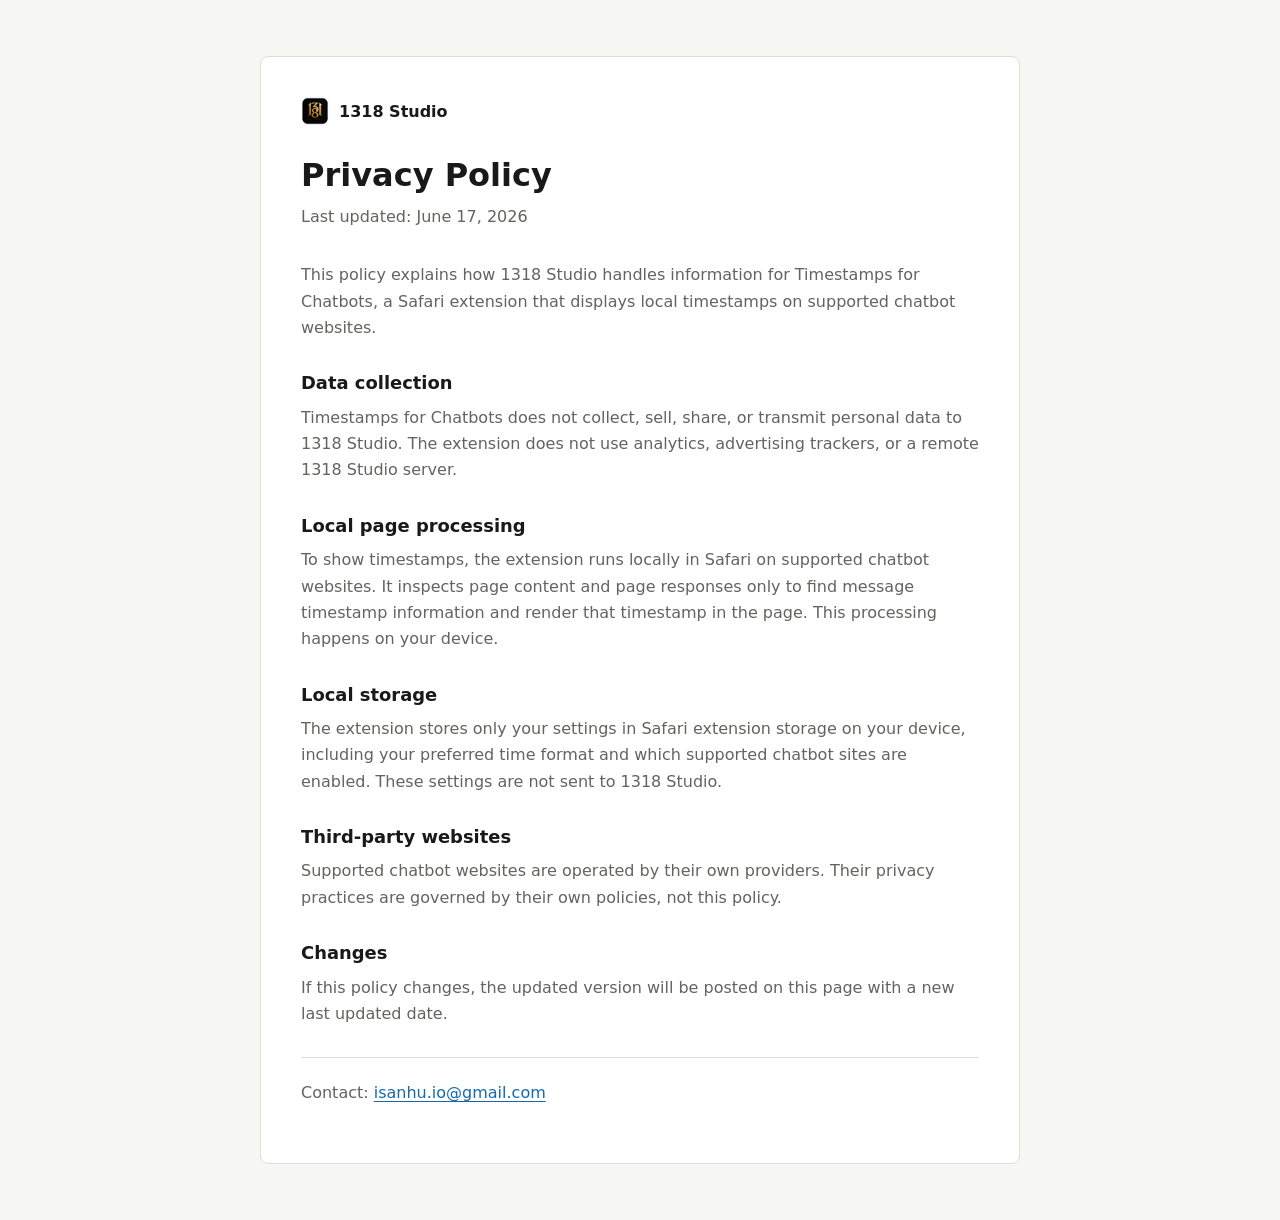
==== timestamps-for-chatbots/privacy/index.html @ 29fe364a "update path" ====
<!doctype html>
<html lang="en">
  <head>
    <meta charset="utf-8">
    <meta name="viewport" content="width=device-width, initial-scale=1">
    <title>Privacy Policy - Timestamps for Chatbots</title>
    <link rel="stylesheet" href="/assets/site.css">
  </head>
  <body class="page">
    <main class="document">
      <a class="brand-link" href="/" aria-label="1318 Studio home">
        <img src="/assets/1318studio-logo.png" alt="">
        <span>1318 Studio</span>
      </a>

      <h1>Privacy Policy</h1>
      <p class="updated">Last updated: June 17, 2026</p>

      <p>
        This policy explains how 1318 Studio handles information for Timestamps for Chatbots,
        a Safari extension that displays local timestamps on supported chatbot websites.
      </p>

      <h2>Data collection</h2>
      <p>
        Timestamps for Chatbots does not collect, sell, share, or transmit personal data to
        1318 Studio. The extension does not use analytics, advertising trackers, or a remote
        1318 Studio server.
      </p>

      <h2>Local page processing</h2>
      <p>
        To show timestamps, the extension runs locally in Safari on supported chatbot websites.
        It inspects page content and page responses only to find message timestamp information
        and render that timestamp in the page. This processing happens on your device.
      </p>

      <h2>Local storage</h2>
      <p>
        The extension stores only your settings in Safari extension storage on your device,
        including your preferred time format and which supported chatbot sites are enabled.
        These settings are not sent to 1318 Studio.
      </p>

      <h2>Third-party websites</h2>
      <p>
        Supported chatbot websites are operated by their own providers. Their privacy practices
        are governed by their own policies, not this policy.
      </p>

      <h2>Changes</h2>
      <p>
        If this policy changes, the updated version will be posted on this page with a new
        last updated date.
      </p>

      <p class="contact">
        Contact: <a href="mailto:isanhu.io@gmail.com">isanhu.io@gmail.com</a>
      </p>
    </main>
  </body>
</html>
---- assets/site.css ----
:root {
  color-scheme: light;
  --background: #f7f7f4;
  --surface: #ffffff;
  --text: #191919;
  --muted: #62645f;
  --border: #deded8;
  --link: #1769aa;
}

* {
  box-sizing: border-box;
}

html {
  min-height: 100%;
  background: var(--background);
  color: var(--text);
  font-family: Inter, ui-sans-serif, system-ui, -apple-system, BlinkMacSystemFont, "Segoe UI", sans-serif;
  letter-spacing: 0;
}

body {
  min-height: 100vh;
  margin: 0;
}

a {
  color: var(--link);
  text-decoration-thickness: 1px;
  text-underline-offset: 0.18em;
}

.home {
  display: grid;
  min-height: 100vh;
  place-items: center;
  padding: 32px;
}

.home-logo {
  display: block;
  width: min(220px, 46vw);
  height: auto;
}

.page {
  display: grid;
  min-height: 100vh;
  align-items: start;
  padding: 56px 20px;
}

.document {
  width: min(760px, 100%);
  margin: 0 auto;
  padding: 40px;
  background: var(--surface);
  border: 1px solid var(--border);
  border-radius: 8px;
}

.brand-link {
  display: inline-flex;
  align-items: center;
  gap: 10px;
  margin-bottom: 32px;
  color: var(--text);
  font-weight: 650;
  text-decoration: none;
}

.brand-link img {
  width: 28px;
  height: 28px;
}

h1 {
  margin: 0 0 10px;
  font-size: 2rem;
  line-height: 1.15;
  letter-spacing: 0;
}

.updated {
  margin: 0 0 32px;
  color: var(--muted);
}

h2 {
  margin: 30px 0 10px;
  font-size: 1.12rem;
  line-height: 1.3;
  letter-spacing: 0;
}

p,
li {
  color: var(--muted);
  font-size: 1rem;
  line-height: 1.65;
}

p {
  margin: 0 0 16px;
}

ul {
  margin: 0 0 16px;
  padding-left: 1.2rem;
}

.contact {
  margin-top: 30px;
  padding-top: 22px;
  border-top: 1px solid var(--border);
}

@media (max-width: 620px) {
  .page {
    padding: 20px 14px;
  }

  .document {
    padding: 26px 20px;
  }

  h1 {
    font-size: 1.65rem;
  }
}
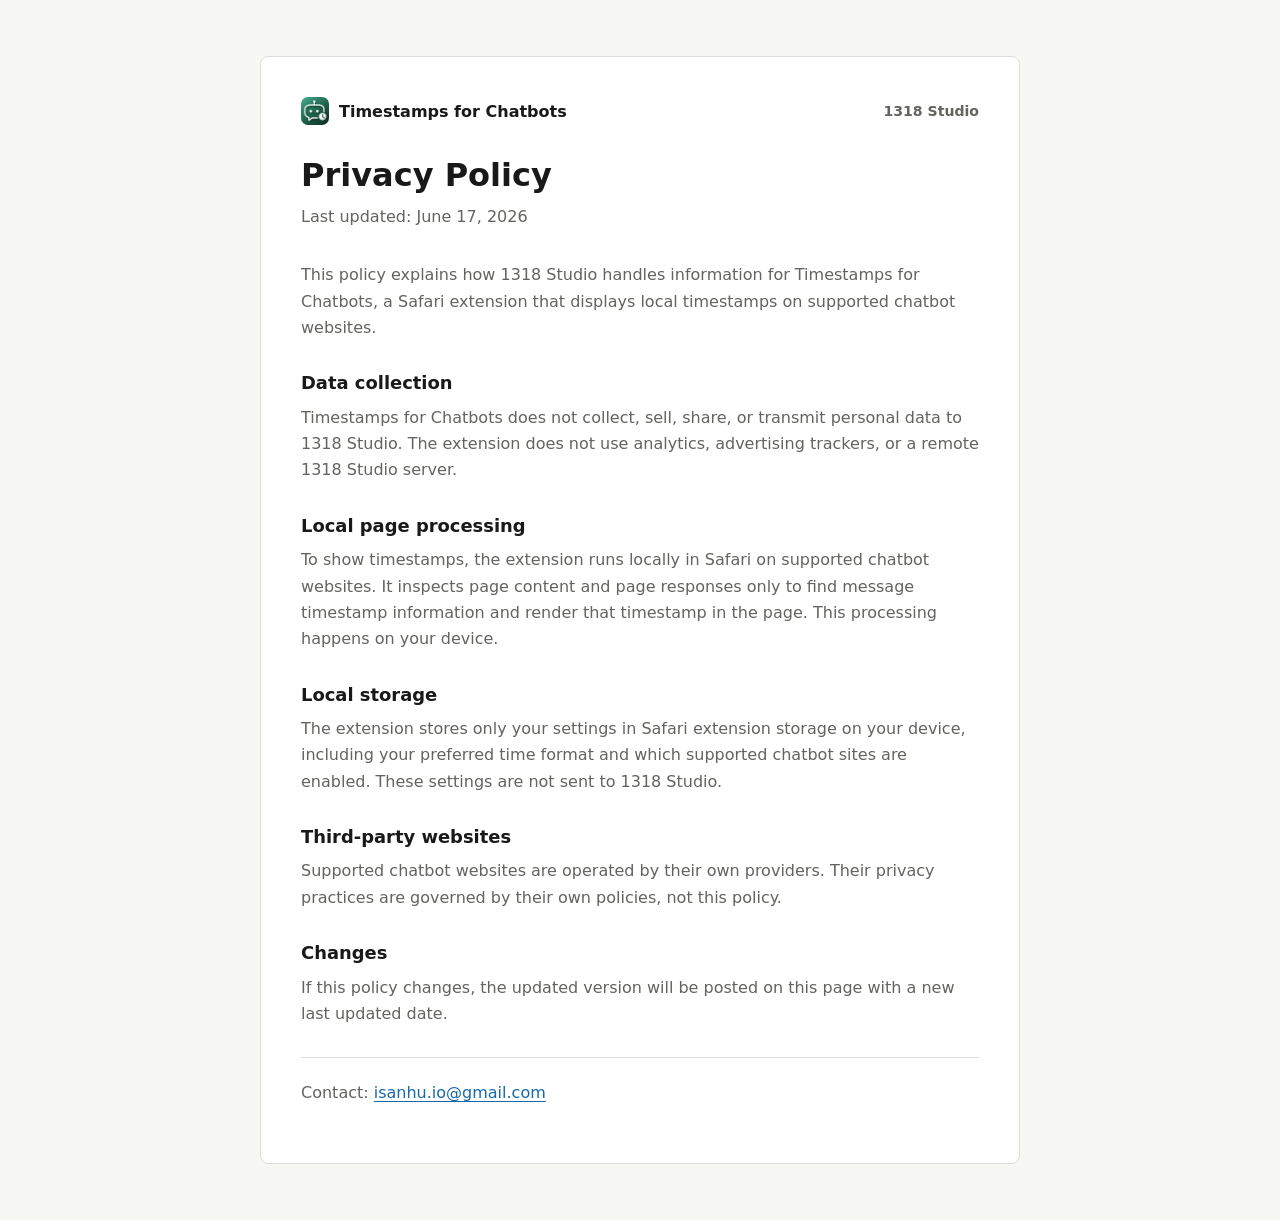
==== commit b20d6893: "timetamps extension loading page" ====
--- a/timestamps-for-chatbots/privacy/index.html
+++ b/timestamps-for-chatbots/privacy/index.html
@@ -8,10 +8,13 @@
   </head>
   <body class="page">
     <main class="document">
-      <a class="brand-link" href="/" aria-label="1318 Studio home">
-        <img src="/assets/1318studio-logo.png" alt="">
-        <span>1318 Studio</span>
-      </a>
+      <div class="document-nav">
+        <a class="brand-link" href="/timestamps-for-chatbots/" aria-label="Timestamps for Chatbots home">
+          <img src="/timestamps-for-chatbots/assets/app-icon.png" alt="">
+          <span>Timestamps for Chatbots</span>
+        </a>
+        <a class="studio-home-link" href="/">1318 Studio</a>
+      </div>
 
       <h1>Privacy Policy</h1>
       <p class="updated">Last updated: June 17, 2026</p>
--- a/assets/site.css
+++ b/assets/site.css
@@ -73,6 +73,7 @@
 .brand-link img {
   width: 28px;
   height: 28px;
+  border-radius: 7px;
 }
 
 h1 {
@@ -116,6 +117,719 @@
   border-top: 1px solid var(--border);
 }
 
+.document-nav {
+  display: flex;
+  align-items: center;
+  justify-content: space-between;
+  gap: 20px;
+  margin-bottom: 32px;
+}
+
+.document-nav .brand-link {
+  margin-bottom: 0;
+}
+
+.studio-home-link {
+  color: var(--muted);
+  font-size: 0.88rem;
+  font-weight: 650;
+  text-decoration: none;
+}
+
+.studio-home-link:hover {
+  color: var(--text);
+}
+
+/* Timestamps for Chatbots product page */
+
+.product-page {
+  --product-ink: #10241f;
+  --product-muted: #52635e;
+  --product-green: #1f705c;
+  --product-green-dark: #123f35;
+  --product-green-soft: #e3f1ec;
+  --product-cream: #f5f3ec;
+  --product-line: rgba(16, 36, 31, 0.13);
+  min-width: 320px;
+  overflow-x: hidden;
+  background: #fbfcfa;
+  color: var(--product-ink);
+}
+
+.product-page a:focus-visible {
+  outline: 3px solid #55a68f;
+  outline-offset: 4px;
+  border-radius: 5px;
+}
+
+.product-shell {
+  width: min(1180px, calc(100% - 48px));
+  margin: 0 auto;
+}
+
+.product-nav {
+  position: relative;
+  z-index: 10;
+  border-bottom: 1px solid rgba(255, 255, 255, 0.1);
+  background: var(--product-green-dark);
+}
+
+.product-nav-inner {
+  display: flex;
+  min-height: 76px;
+  align-items: center;
+  justify-content: space-between;
+  gap: 32px;
+}
+
+.studio-brand {
+  display: inline-flex;
+  align-items: center;
+  gap: 11px;
+  color: #fff;
+  font-size: 0.95rem;
+  font-weight: 720;
+  letter-spacing: -0.01em;
+  text-decoration: none;
+}
+
+.studio-brand img {
+  width: 34px;
+  height: 34px;
+  border-radius: 9px;
+}
+
+.product-nav-links {
+  display: flex;
+  align-items: center;
+  gap: 30px;
+}
+
+.product-nav-links a {
+  color: rgba(255, 255, 255, 0.78);
+  font-size: 0.9rem;
+  font-weight: 620;
+  text-decoration: none;
+  transition: color 160ms ease;
+}
+
+.product-nav-links a:hover {
+  color: #fff;
+}
+
+.product-hero {
+  position: relative;
+  overflow: hidden;
+  background:
+    radial-gradient(circle at 78% 42%, rgba(112, 186, 162, 0.3), transparent 29rem),
+    linear-gradient(145deg, #123f35 0%, #164d40 54%, #0d322b 100%);
+  color: #fff;
+}
+
+.product-hero::before,
+.product-hero::after {
+  position: absolute;
+  content: "";
+  border: 1px solid rgba(255, 255, 255, 0.08);
+  border-radius: 999px;
+}
+
+.product-hero::before {
+  top: -310px;
+  right: -180px;
+  width: 720px;
+  height: 720px;
+}
+
+.product-hero::after {
+  right: 170px;
+  bottom: -420px;
+  width: 650px;
+  height: 650px;
+}
+
+.product-hero-grid {
+  position: relative;
+  z-index: 1;
+  display: grid;
+  min-height: 670px;
+  grid-template-columns: minmax(0, 1.15fr) minmax(330px, 0.85fr);
+  align-items: center;
+  gap: 72px;
+  padding-top: 76px;
+  padding-bottom: 88px;
+}
+
+.product-eyebrow,
+.product-kicker {
+  display: block;
+  color: var(--product-green);
+  font-size: 0.78rem;
+  font-weight: 780;
+  letter-spacing: 0.13em;
+  line-height: 1.4;
+  text-transform: uppercase;
+}
+
+.product-eyebrow {
+  margin-bottom: 22px;
+  color: #a6d8c8;
+}
+
+.product-hero h1 {
+  max-width: 720px;
+  margin: 0;
+  color: #fff;
+  font-size: clamp(3.15rem, 6vw, 5.65rem);
+  font-weight: 760;
+  letter-spacing: -0.065em;
+  line-height: 0.99;
+}
+
+.product-lede {
+  max-width: 660px;
+  margin: 30px 0 0;
+  color: rgba(255, 255, 255, 0.73);
+  font-size: clamp(1.05rem, 1.8vw, 1.28rem);
+  line-height: 1.65;
+}
+
+.product-actions {
+  display: flex;
+  margin-top: 38px;
+  align-items: center;
+  flex-wrap: wrap;
+  gap: 18px 22px;
+}
+
+.app-store-button {
+  display: inline-flex;
+  min-height: 62px;
+  align-items: center;
+  gap: 12px;
+  padding: 9px 19px 10px 16px;
+  border: 1px solid rgba(255, 255, 255, 0.2);
+  border-radius: 14px;
+  background: #081b17;
+  box-shadow: 0 15px 35px rgba(4, 18, 14, 0.25);
+  color: #fff;
+  font-size: 1.12rem;
+  font-weight: 710;
+  line-height: 1.1;
+  text-decoration: none;
+}
+
+.app-store-button svg {
+  width: 30px;
+  height: 30px;
+  flex: 0 0 auto;
+  fill: currentColor;
+}
+
+.app-store-button span {
+  display: grid;
+  gap: 3px;
+}
+
+.app-store-button small {
+  font-size: 0.64rem;
+  font-weight: 540;
+  letter-spacing: 0.02em;
+}
+
+.app-store-button.is-disabled {
+  cursor: default;
+  opacity: 0.78;
+  pointer-events: none;
+}
+
+.product-price {
+  color: rgba(255, 255, 255, 0.62);
+  font-size: 0.86rem;
+}
+
+.product-hero-art {
+  position: relative;
+  display: grid;
+  place-items: center;
+}
+
+.product-hero-art img {
+  position: relative;
+  z-index: 1;
+  display: block;
+  width: min(410px, 100%);
+  height: auto;
+  border-radius: 22.4%;
+  filter: drop-shadow(0 38px 44px rgba(1, 19, 14, 0.45));
+  transform: rotate(2.5deg);
+}
+
+.product-icon-glow {
+  position: absolute;
+  width: 105%;
+  aspect-ratio: 1;
+  border-radius: 50%;
+  background: rgba(121, 205, 177, 0.21);
+  filter: blur(22px);
+}
+
+.product-proof {
+  border-bottom: 1px solid var(--product-line);
+  background: #fff;
+}
+
+.proof-grid {
+  display: grid;
+  grid-template-columns: repeat(3, 1fr);
+}
+
+.proof-grid > div {
+  display: grid;
+  gap: 6px;
+  padding: 30px 36px;
+  border-right: 1px solid var(--product-line);
+}
+
+.proof-grid > div:first-child {
+  padding-left: 0;
+}
+
+.proof-grid > div:last-child {
+  border-right: 0;
+}
+
+.proof-grid strong {
+  color: var(--product-ink);
+  font-size: 1.02rem;
+  letter-spacing: -0.02em;
+}
+
+.proof-grid span {
+  color: var(--product-muted);
+  font-size: 0.86rem;
+}
+
+.product-section {
+  padding: 120px 0;
+}
+
+.section-heading {
+  max-width: 730px;
+  margin-bottom: 58px;
+}
+
+.section-heading h2,
+.chatbot-layout h2,
+.product-cta-card h2 {
+  margin: 13px 0 0;
+  color: var(--product-ink);
+  font-size: clamp(2.25rem, 4vw, 3.8rem);
+  font-weight: 750;
+  letter-spacing: -0.052em;
+  line-height: 1.06;
+}
+
+.section-heading p,
+.chatbot-layout p,
+.product-cta-card p {
+  margin: 20px 0 0;
+  color: var(--product-muted);
+  font-size: 1.08rem;
+  line-height: 1.65;
+}
+
+.feature-grid {
+  display: grid;
+  grid-template-columns: repeat(2, 1fr);
+  gap: 18px;
+}
+
+.feature-card {
+  min-height: 300px;
+  padding: 38px;
+  border: 1px solid var(--product-line);
+  border-radius: 24px;
+  background: #fff;
+  box-shadow: 0 18px 55px rgba(29, 57, 48, 0.06);
+}
+
+.feature-card-primary {
+  background: var(--product-green-soft);
+}
+
+.feature-icon {
+  display: grid;
+  width: 50px;
+  height: 50px;
+  place-items: center;
+  border-radius: 15px;
+  background: var(--product-green-dark);
+  color: #fff;
+}
+
+.feature-icon svg {
+  width: 25px;
+  height: 25px;
+  fill: none;
+  stroke: currentColor;
+  stroke-linecap: round;
+  stroke-linejoin: round;
+  stroke-width: 1.8;
+}
+
+.feature-card h3 {
+  margin: 30px 0 0;
+  color: var(--product-ink);
+  font-size: 1.45rem;
+  letter-spacing: -0.035em;
+  line-height: 1.2;
+}
+
+.feature-card p {
+  max-width: 480px;
+  margin: 14px 0 0;
+  color: var(--product-muted);
+  font-size: 0.98rem;
+  line-height: 1.7;
+}
+
+.screenshot-section {
+  background: var(--product-cream);
+}
+
+.screenshot-stack,
+.screenshot-grid {
+  display: grid;
+  gap: 24px;
+}
+
+.screenshot-grid {
+  grid-template-columns: repeat(2, 1fr);
+}
+
+.screenshot-card {
+  overflow: hidden;
+  margin: 0;
+  border: 1px solid rgba(16, 36, 31, 0.11);
+  border-radius: 26px;
+  background: #fff;
+  box-shadow: 0 24px 70px rgba(31, 54, 47, 0.1);
+}
+
+.screenshot-card img {
+  display: block;
+  width: 100%;
+  height: auto;
+  border-bottom: 1px solid var(--product-line);
+  background: #fff;
+}
+
+.screenshot-card figcaption {
+  display: grid;
+  gap: 7px;
+  padding: 24px 28px 27px;
+}
+
+.screenshot-card figcaption strong {
+  color: var(--product-ink);
+  font-size: 1rem;
+  letter-spacing: -0.015em;
+}
+
+.screenshot-card figcaption span {
+  color: var(--product-muted);
+  font-size: 0.88rem;
+  line-height: 1.55;
+}
+
+.chatbot-section {
+  background: #fff;
+}
+
+.chatbot-layout {
+  display: grid;
+  grid-template-columns: minmax(0, 0.8fr) minmax(480px, 1.2fr);
+  align-items: center;
+  gap: 100px;
+}
+
+.chatbot-list {
+  display: grid;
+  margin: 0;
+  padding: 0;
+  grid-template-columns: repeat(3, 1fr);
+  gap: 12px;
+  list-style: none;
+}
+
+.chatbot-list li {
+  position: relative;
+  padding: 18px 16px 18px 43px;
+  border: 1px solid var(--product-line);
+  border-radius: 14px;
+  background: #fbfcfa;
+  color: var(--product-ink);
+  font-size: 0.94rem;
+  font-weight: 690;
+  line-height: 1.25;
+}
+
+.chatbot-list li::before {
+  position: absolute;
+  top: 50%;
+  left: 18px;
+  width: 10px;
+  height: 10px;
+  border-radius: 50%;
+  background: var(--product-green);
+  content: "";
+  transform: translateY(-50%);
+}
+
+.product-cta {
+  padding: 0 0 120px;
+  background: #fff;
+}
+
+.product-cta-card {
+  display: grid;
+  grid-template-columns: 104px 1fr auto;
+  align-items: center;
+  gap: 32px;
+  padding: 54px 58px;
+  border-radius: 30px;
+  background:
+    radial-gradient(circle at 90% 15%, rgba(141, 214, 190, 0.24), transparent 18rem),
+    var(--product-green-dark);
+  box-shadow: 0 24px 70px rgba(18, 63, 53, 0.2);
+}
+
+.product-cta-card > img {
+  display: block;
+  width: 104px;
+  height: 104px;
+  border-radius: 23px;
+}
+
+.product-cta-card .product-kicker {
+  color: #9ed4c3;
+}
+
+.product-cta-card h2 {
+  max-width: 600px;
+  color: #fff;
+  font-size: clamp(2rem, 3vw, 3rem);
+}
+
+.product-cta-card p {
+  color: rgba(255, 255, 255, 0.65);
+  font-size: 0.98rem;
+}
+
+.app-store-button-light {
+  background: #fff;
+  box-shadow: none;
+  color: var(--product-green-dark);
+}
+
+.product-footer {
+  padding: 64px 0 48px;
+  background: #0b2520;
+  color: #fff;
+}
+
+.product-footer-main {
+  display: flex;
+  align-items: center;
+  justify-content: space-between;
+  gap: 32px;
+}
+
+.studio-brand-footer img {
+  width: 38px;
+  height: 38px;
+}
+
+.product-footer nav {
+  display: flex;
+  align-items: center;
+  gap: 26px;
+}
+
+.product-footer nav a {
+  color: rgba(255, 255, 255, 0.73);
+  font-size: 0.9rem;
+  font-weight: 620;
+  text-decoration: none;
+}
+
+.product-footer nav a:hover {
+  color: #fff;
+}
+
+.product-disclaimer {
+  max-width: 850px;
+  margin: 42px 0 0;
+  color: rgba(255, 255, 255, 0.52);
+  font-size: 0.78rem;
+  line-height: 1.65;
+}
+
+.product-copyright {
+  margin: 18px 0 0;
+  color: rgba(255, 255, 255, 0.4);
+  font-size: 0.76rem;
+}
+
+@media (max-width: 900px) {
+  .product-hero-grid {
+    min-height: auto;
+    grid-template-columns: minmax(0, 1.2fr) minmax(260px, 0.8fr);
+    gap: 36px;
+    padding-top: 76px;
+    padding-bottom: 84px;
+  }
+
+  .product-hero h1 {
+    font-size: clamp(3rem, 7vw, 4.6rem);
+  }
+
+  .chatbot-layout {
+    grid-template-columns: 1fr;
+    gap: 48px;
+  }
+
+  .product-cta-card {
+    grid-template-columns: 92px 1fr;
+  }
+
+  .product-cta-card > img {
+    width: 92px;
+    height: 92px;
+  }
+
+  .product-cta-card .app-store-button {
+    width: max-content;
+    grid-column: 2;
+  }
+}
+
+@media (max-width: 720px) {
+  .product-shell {
+    width: min(100% - 32px, 620px);
+  }
+
+  .product-nav-inner {
+    min-height: 66px;
+  }
+
+  .product-nav-links {
+    gap: 18px;
+  }
+
+  .product-nav-links a:not(:last-child) {
+    display: none;
+  }
+
+  .product-hero-grid {
+    grid-template-columns: 1fr;
+    gap: 58px;
+    padding-top: 66px;
+    padding-bottom: 72px;
+    text-align: center;
+  }
+
+  .product-hero-copy {
+    display: grid;
+    justify-items: center;
+  }
+
+  .product-hero h1 {
+    font-size: clamp(3.1rem, 15vw, 4.8rem);
+  }
+
+  .product-lede {
+    font-size: 1.03rem;
+  }
+
+  .product-actions {
+    justify-content: center;
+  }
+
+  .product-hero-art {
+    order: -1;
+  }
+
+  .product-hero-art img {
+    width: min(230px, 62vw);
+    border-radius: 22.4%;
+    transform: rotate(1.5deg);
+  }
+
+  .proof-grid {
+    grid-template-columns: 1fr;
+  }
+
+  .proof-grid > div,
+  .proof-grid > div:first-child {
+    padding: 22px 0;
+    border-right: 0;
+    border-bottom: 1px solid var(--product-line);
+    text-align: center;
+  }
+
+  .proof-grid > div:last-child {
+    border-bottom: 0;
+  }
+
+  .product-section {
+    padding: 88px 0;
+  }
+
+  .section-heading {
+    margin-bottom: 40px;
+  }
+
+  .feature-grid,
+  .screenshot-grid {
+    grid-template-columns: 1fr;
+  }
+
+  .feature-card {
+    min-height: 0;
+    padding: 30px;
+  }
+
+  .chatbot-list {
+    grid-template-columns: repeat(2, 1fr);
+  }
+
+  .product-cta {
+    padding-bottom: 80px;
+  }
+
+  .product-cta-card {
+    justify-items: center;
+    grid-template-columns: 1fr;
+    padding: 44px 26px;
+    text-align: center;
+  }
+
+  .product-cta-card .app-store-button {
+    grid-column: auto;
+  }
+
+  .product-footer-main {
+    align-items: flex-start;
+    flex-direction: column;
+  }
+
+  .product-footer nav {
+    flex-wrap: wrap;
+  }
+}
+
 @media (max-width: 620px) {
   .page {
     padding: 20px 14px;
@@ -128,4 +842,44 @@
   h1 {
     font-size: 1.65rem;
   }
-}
+
+  .document-nav {
+    align-items: flex-start;
+    flex-direction: column;
+    gap: 12px;
+  }
+}
+
+@media (max-width: 430px) {
+  .product-actions {
+    display: grid;
+    justify-items: center;
+  }
+
+  .app-store-button {
+    min-height: 58px;
+  }
+
+  .chatbot-list {
+    grid-template-columns: 1fr;
+  }
+
+  .screenshot-card {
+    border-radius: 18px;
+  }
+
+  .screenshot-card figcaption {
+    padding: 20px;
+  }
+}
+
+@media (prefers-reduced-motion: reduce) {
+  .product-page *,
+  .product-page *::before,
+  .product-page *::after {
+    scroll-behavior: auto !important;
+    transition-duration: 0.01ms !important;
+    animation-duration: 0.01ms !important;
+    animation-iteration-count: 1 !important;
+  }
+}
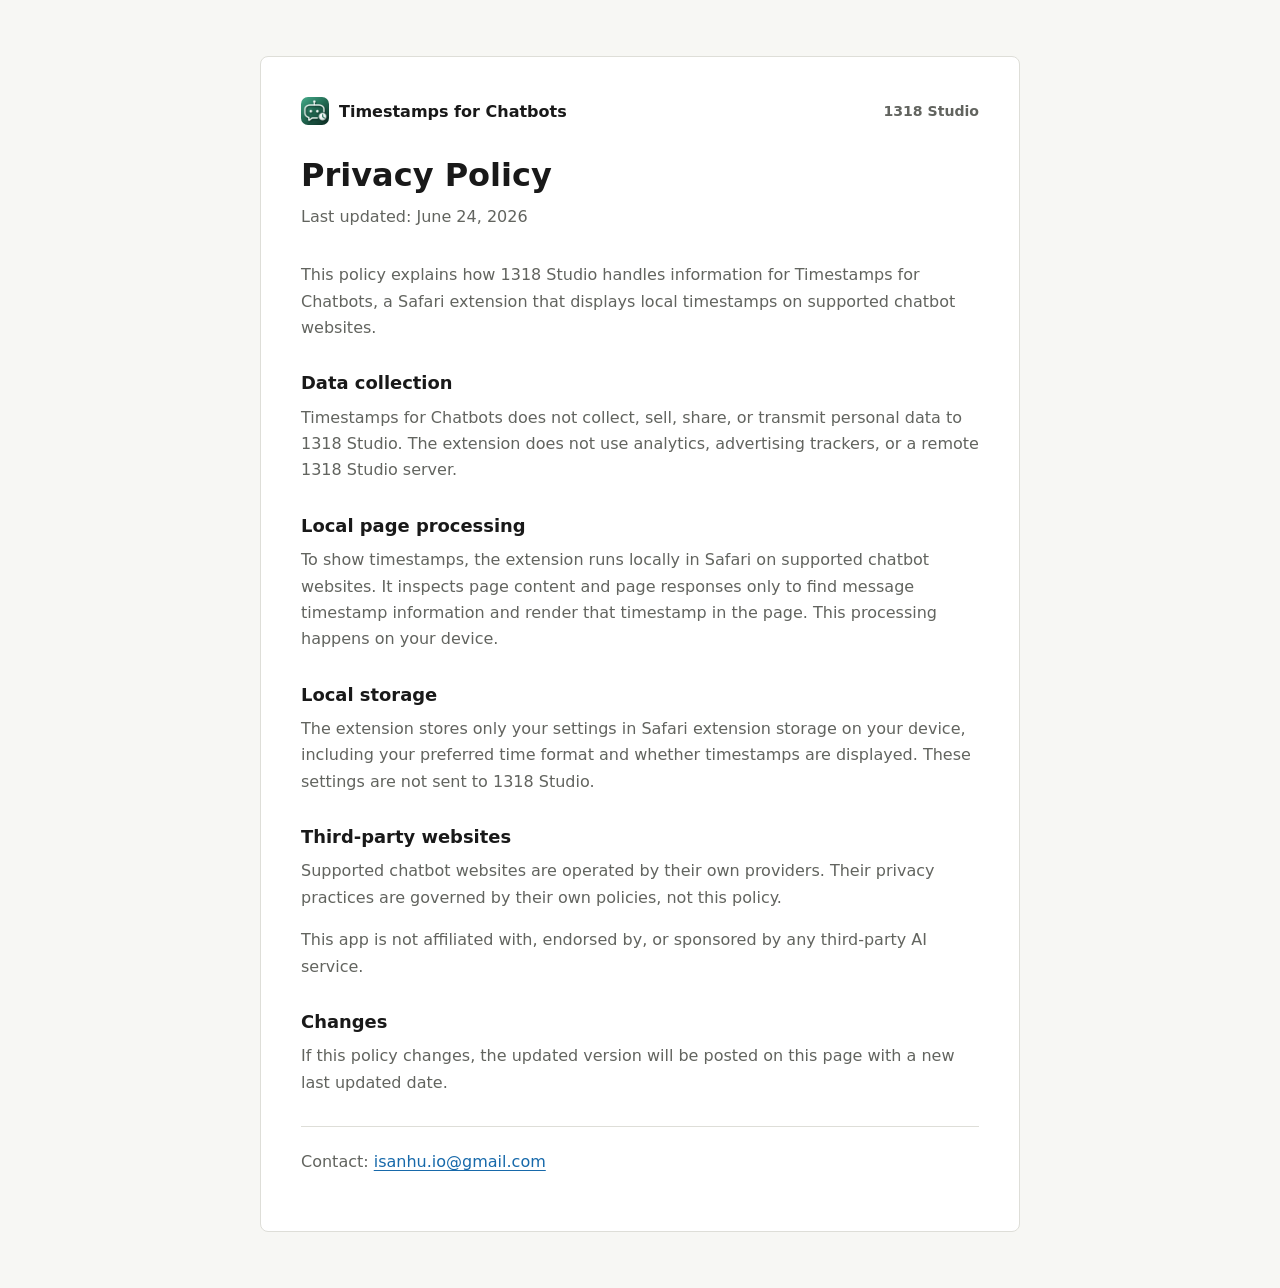
==== commit 834cff6f: "Update chatbot support and privacy pages" ====
--- a/timestamps-for-chatbots/privacy/index.html
+++ b/timestamps-for-chatbots/privacy/index.html
@@ -3,21 +3,58 @@
   <head>
     <meta charset="utf-8">
     <meta name="viewport" content="width=device-width, initial-scale=1">
-    <title>Privacy Policy - Timestamps for Chatbots</title>
+    <meta name="theme-color" content="#123f35">
+    <meta name="robots" content="index, follow, max-image-preview:large">
+    <meta
+      name="description"
+      content="Read the Timestamps for Chatbots privacy policy, including on-device processing, local settings storage, and data collection practices."
+    >
+    <meta property="og:type" content="website">
+    <meta property="og:locale" content="en_US">
+    <meta property="og:site_name" content="1318 Studio">
+    <meta property="og:title" content="Privacy Policy | Timestamps for Chatbots">
+    <meta
+      property="og:description"
+      content="Learn how Timestamps for Chatbots processes timestamp information locally in Safari and protects your privacy."
+    >
+    <meta property="og:url" content="https://www.1318studio.com/timestamps-for-chatbots/privacy/">
+    <meta
+      property="og:image"
+      content="https://www.1318studio.com/timestamps-for-chatbots/assets/app-icon.png"
+    >
+    <meta property="og:image:type" content="image/png">
+    <meta property="og:image:width" content="1024">
+    <meta property="og:image:height" content="1024">
+    <meta property="og:image:alt" content="Timestamps for Chatbots app icon">
+    <meta name="twitter:card" content="summary">
+    <meta name="twitter:title" content="Privacy Policy | Timestamps for Chatbots">
+    <meta
+      name="twitter:description"
+      content="Learn how Timestamps for Chatbots processes timestamp information locally in Safari and protects your privacy."
+    >
+    <meta
+      name="twitter:image"
+      content="https://www.1318studio.com/timestamps-for-chatbots/assets/app-icon.png"
+    >
+    <meta name="twitter:image:alt" content="Timestamps for Chatbots app icon">
+    <link rel="canonical" href="https://www.1318studio.com/timestamps-for-chatbots/privacy/">
+    <link rel="icon" type="image/png" href="/timestamps-for-chatbots/assets/app-icon.png">
+    <link rel="apple-touch-icon" href="/timestamps-for-chatbots/assets/app-icon.png">
+    <title>Privacy Policy | Timestamps for Chatbots</title>
     <link rel="stylesheet" href="/assets/site.css">
   </head>
   <body class="page">
     <main class="document">
       <div class="document-nav">
-        <a class="brand-link" href="/timestamps-for-chatbots/" aria-label="Timestamps for Chatbots home">
+        <span class="brand-link">
           <img src="/timestamps-for-chatbots/assets/app-icon.png" alt="">
           <span>Timestamps for Chatbots</span>
-        </a>
-        <a class="studio-home-link" href="/">1318 Studio</a>
+        </span>
+        <span class="studio-home-link">1318 Studio</span>
       </div>
 
       <h1>Privacy Policy</h1>
-      <p class="updated">Last updated: June 17, 2026</p>
+      <p class="updated">Last updated: June 24, 2026</p>
 
       <p>
         This policy explains how 1318 Studio handles information for Timestamps for Chatbots,
@@ -41,7 +78,7 @@
       <h2>Local storage</h2>
       <p>
         The extension stores only your settings in Safari extension storage on your device,
-        including your preferred time format and which supported chatbot sites are enabled.
+        including your preferred time format and whether timestamps are displayed.
         These settings are not sent to 1318 Studio.
       </p>
 
@@ -49,6 +86,9 @@
       <p>
         Supported chatbot websites are operated by their own providers. Their privacy practices
         are governed by their own policies, not this policy.
+      </p>
+      <p>
+        This app is not affiliated with, endorsed by, or sponsored by any third-party AI service.
       </p>
 
       <h2>Changes</h2>
--- a/assets/site.css
+++ b/assets/site.css
@@ -587,6 +587,64 @@
   transform: translateY(-50%);
 }
 
+.faq-section {
+  background: var(--product-cream);
+}
+
+.faq-list {
+  display: grid;
+  max-width: 900px;
+  gap: 14px;
+}
+
+.faq-list details {
+  padding: 0 28px;
+  border: 1px solid var(--product-line);
+  border-radius: 18px;
+  background: #fff;
+  box-shadow: 0 12px 36px rgba(29, 57, 48, 0.05);
+}
+
+.faq-list summary {
+  position: relative;
+  padding: 24px 44px 24px 0;
+  color: var(--product-ink);
+  cursor: pointer;
+  font-size: 1.05rem;
+  font-weight: 700;
+  letter-spacing: -0.015em;
+  line-height: 1.4;
+  list-style: none;
+}
+
+.faq-list summary::-webkit-details-marker {
+  display: none;
+}
+
+.faq-list summary::after {
+  position: absolute;
+  top: 50%;
+  right: 2px;
+  color: var(--product-green);
+  content: "+";
+  font-size: 1.7rem;
+  font-weight: 400;
+  line-height: 1;
+  transform: translateY(-50%);
+}
+
+.faq-list details[open] summary::after {
+  content: "\2212";
+}
+
+.faq-list p {
+  max-width: 760px;
+  margin: -2px 0 24px;
+  color: var(--product-muted);
+  font-size: 0.98rem;
+  line-height: 1.7;
+}
+
 .product-cta {
   padding: 0 0 120px;
   background: #fff;
